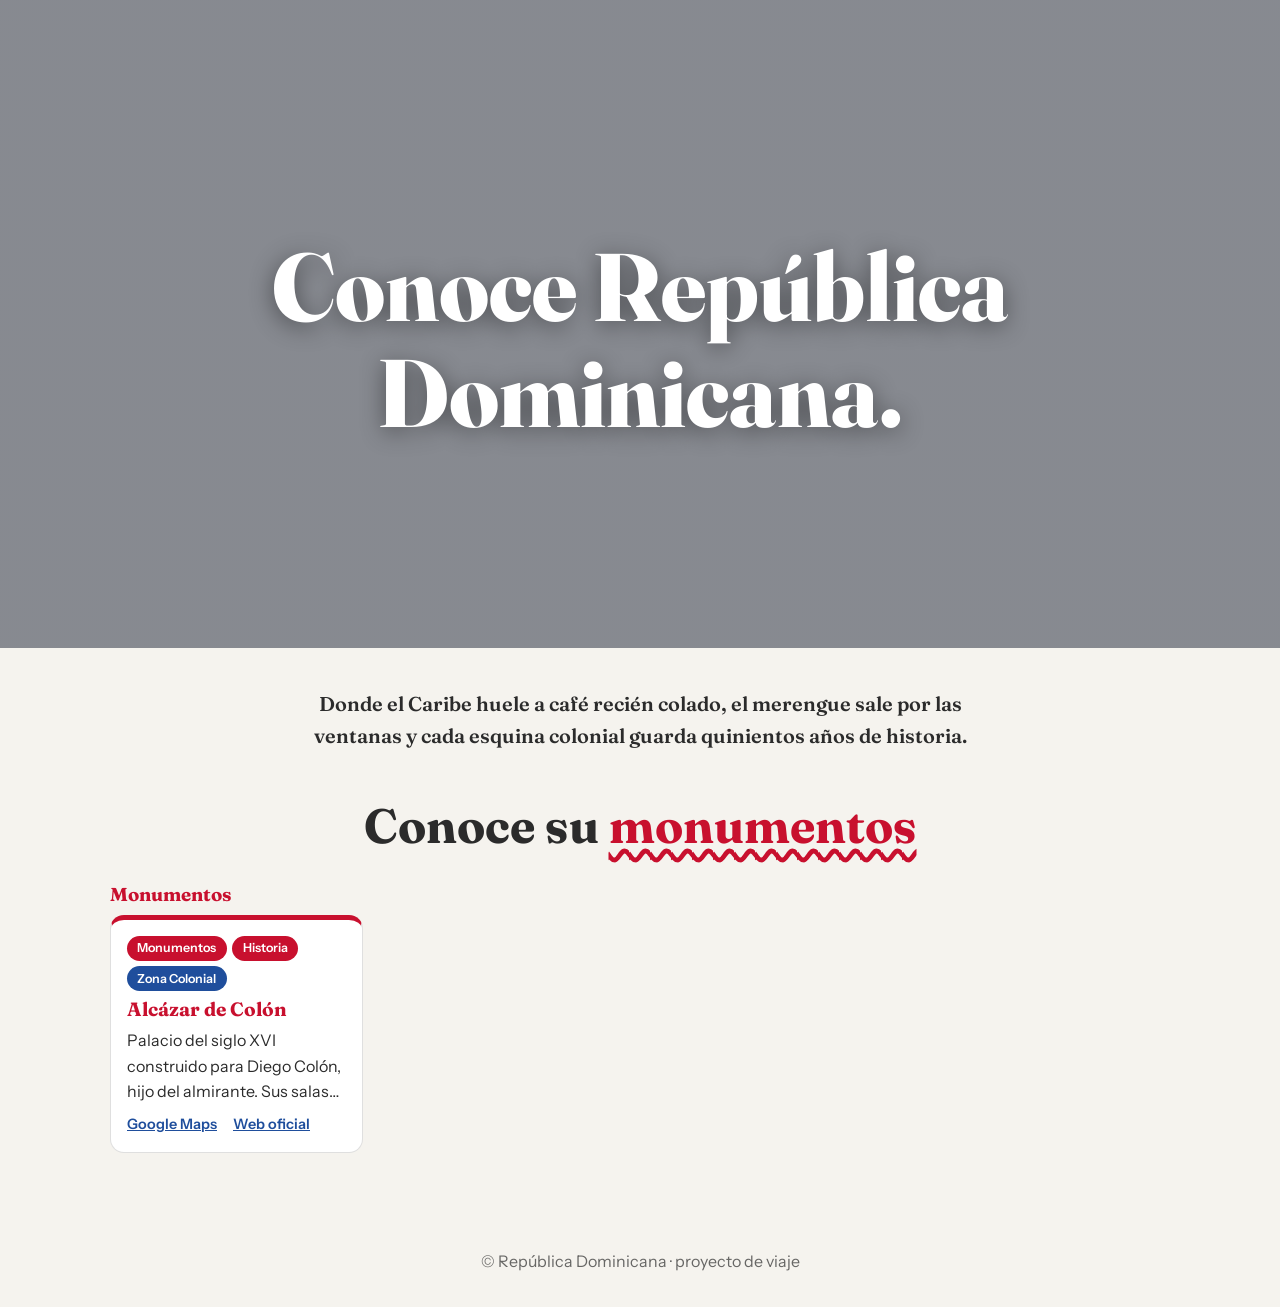
==== index.html @ 1f5eca12 "Add files via upload" ====
<!DOCTYPE html>
<html lang="es" data-theme="light">
<head>
<meta charset="UTF-8">
<meta name="viewport" content="width=device-width, initial-scale=1">
<title>Conoce República Dominicana</title>
<link rel="preconnect" href="https://fonts.googleapis.com">
<link rel="preconnect" href="https://fonts.gstatic.com" crossorigin>
<link href="https://fonts.googleapis.com/css2?family=Fraunces:opsz,wght@9..144,600;9..144,800&family=Instrument+Sans:wght@400;600&display=swap" rel="stylesheet">
<link rel="stylesheet" href="css/styles.css">
</head>
<body>
<header id="topbar">
  <button id="burger" aria-label="Abrir menú" aria-expanded="false">☰</button>
  <nav aria-label="Principal">
    <ul id="menu">
      <li><a href="#inicio">Inicio</a></li>
      <li><a href="#conoce">Conoce República Dominicana</a></li>
      <li class="logo"><a href="#inicio" aria-label="República Dominicana"><span class="flag"></span></a></li>
      <li><a href="#planifica">Planifica tu viaje</a></li>
      <li><a href="#vuelo">Contrata tu vuelo</a></li>
    </ul>
  </nav>
  <button id="theme" aria-label="Cambiar modo claro/oscuro">◐</button>
</header>
<div id="scrim"></div>

<main>
  <section data-view="inicio" id="v-inicio">
    <div class="hero-banner">
      <h1 class="hero-title">Conoce República Dominicana.</h1>
    </div>
    <p class="hero-intro">Donde el Caribe huele a café recién colado, el merengue sale por las ventanas y cada esquina colonial guarda quinientos años de historia.</p>

    <div class="wrap" id="inicio-pois-wrap">
      <h2 class="conoce" id="conoce-heading">Conoce su <a href="#conoce" id="rot" class="rot"></a></h2>
      <div id="previews"></div>
    </div>
  </section>

  <section data-view="conoce" id="v-conoce" hidden>
    <div class="wrap">
      <h1 class="page-title">Conoce República Dominicana</h1>
      <div id="secciones"></div>
    </div>
  </section>

  <section data-view="planifica" id="v-planifica" hidden>
    <div class="wrap plan">
      <aside>
        <input id="q" type="search" placeholder="Buscar lugares, platos, eventos…" aria-label="Buscar">
        <div id="chips" class="chips"></div>
        <div class="row">
          <button id="auto" class="btn alt">Añadir por etiquetas</button>
          <button id="ruta" class="btn">Trazar ruta</button>
        </div>
        <ul id="lista" class="lista"></ul>
      </aside>
      <div><div id="map"><p id="mapmsg"></p></div><p id="info" class="note"></p></div>
    </div>
  </section>

  <section data-view="vuelo" id="v-vuelo" hidden>
    <div class="wrap narrow">
      <h2>Contrata tu vuelo</h2>
      <p class="note">Simulación: no se realiza ninguna reserva real.</p>
      <form id="vueloForm" class="form">
        <label>Origen<input name="o" required placeholder="Sevilla (SVQ)"></label>
        <label>Destino
          <select name="d"><option>Punta Cana (PUJ)</option><option>Santo Domingo (SDQ)</option><option>Puerto Plata (POP)</option><option>Santiago (STI)</option></select>
        </label>
        <label>Ida<input type="date" name="i" required></label>
        <label>Vuelta<input type="date" name="v"></label>
        <label>Pasajeros<input type="number" name="p" min="1" max="9" value="1"></label>
        <button class="btn" type="submit">Buscar vuelos</button>
      </form>
      <div id="vueloRes" aria-live="polite"></div>
    </div>
  </section>
</main>
<footer>© República Dominicana · proyecto de viaje</footer>
<script src="js/app.js"></script>
</body>
</html>
---- css/styles.css ----
:root{
  --color-1:#C8102E; --color-2:#1F4E9C; --color-3:#F5F3EE; --color-4:#EEB7C0; --color-5:#2B2B2B; --color-6:#8FA6CE;
  --bg:var(--color-3); --text:var(--color-5); --surface:#fff; --accent:var(--color-1); --accent2:var(--color-2); --soft:var(--color-4); --line:rgba(43,43,43,.15);
  --f-head:'Fraunces',Georgia,serif; --f-body:'Instrument Sans',system-ui,sans-serif;
}
[data-theme=dark]{ --bg:var(--color-5); --text:var(--color-3); --surface:#363636; --accent:var(--color-4); --accent2:var(--color-6); --soft:var(--color-1); --line:rgba(245,243,238,.18); }
*{box-sizing:border-box}
html{scroll-behavior:smooth}
body{margin:0;background:var(--bg);color:var(--text);font:400 1rem/1.6 var(--f-body);transition:background .4s,color .4s}
a{color:inherit}
h1,h2,h3{font-family:var(--f-head);line-height:1.1}
.wrap{max-width:1100px;margin:0 auto;padding:2rem 1.25rem}.narrow{max-width:620px}
:focus-visible{outline:3px solid var(--accent2);outline-offset:2px}

/* Menú */
#topbar{position:fixed;inset:0 0 auto 0;z-index:30;display:flex;justify-content:center;align-items:center;gap:1rem;padding:.6rem 1rem;background:var(--bg);border-bottom:1px solid var(--line);transition:transform .4s,background .4s}
#topbar.hidden{transform:translateY(-110%)}
#menu{display:flex;align-items:center;gap:clamp(1rem,3vw,2.5rem);list-style:none;margin:0;padding:0}
#menu a{text-decoration:none;font-weight:600;padding:.3rem .1rem;border-bottom:2px solid transparent}
#menu a:hover,#menu a.on{border-color:var(--accent)}
.flag{display:block;width:46px;height:32px;border:1px solid var(--line);background:linear-gradient(var(--color-3),var(--color-3)) center/100% 6px no-repeat,linear-gradient(var(--color-3),var(--color-3)) center/6px 100% no-repeat,conic-gradient(from 90deg at 50% 50%,var(--color-2) 0 25%,var(--color-1) 0 50%,var(--color-2) 0 75%,var(--color-1) 0)}
#burger,#theme{background:none;border:1px solid var(--line);color:var(--text);border-radius:8px;font-size:1.2rem;padding:.25rem .6rem;cursor:pointer}
#burger{display:none}#theme{position:absolute;right:1rem}
#scrim{display:none}

/* Inicio - Banner con placeholder y título centrado */
.hero-banner{
  position:relative;
  min-height:72vh;
  display:grid;
  place-items:center;
  text-align:center;
  padding:5rem 1.25rem 3rem;
  background:
    linear-gradient(rgba(15, 23, 42, 0.48), rgba(15, 23, 42, 0.48)),
    url('https://placehold.co/1600x900/1F4E9C/F5F3EE?text=Republica+Dominicana') center/cover no-repeat;
}
.hero-title{
  font-size:clamp(2.6rem,8vw,6rem);
  font-weight:800;
  margin:0;
  color:#FFFFFF;
  text-shadow:0 4px 24px rgba(0,0,0,.45);
  max-width:16ch;
  animation:rise 1s ease-out both;
}

/* Texto fuera de la imagen y centrado en pantalla */
.hero-intro{
  font-size:1.25rem;
  max-width:38em;
  margin:2.5rem auto 1rem;
  padding:0 1.25rem;
  text-align:center;
  font-family:var(--f-head);
  font-weight:600;
}

@keyframes rise{from{opacity:0;transform:translateY(20px)}}
.conoce{font-size:clamp(1.8rem,5vw,3rem);margin:0 0 1.5rem;text-align:center}
.rot{
  color:var(--tag-color, var(--accent));
  text-decoration:underline wavy;
  text-decoration-color:var(--tag-color, var(--soft));
  text-underline-offset:6px;
  transition:opacity .4s, color .4s;
}
.rot.out{opacity:0}
.prev{margin:2rem 0}.prev h3{margin:0 0 .6rem;color:var(--tag-color, inherit)}
.rail{display:grid;grid-template-columns:repeat(4,1fr);gap:1rem}

/* Vista Conoce República Dominicana */
.page-title{font-size:clamp(2.2rem,5vw,3.5rem);margin:3.5rem 0 2rem;text-align:center}

/* Tarjetas */
.sec{margin-bottom:3rem}.sec>h2{font-size:2rem;border-left:8px solid var(--cat-color, var(--accent));padding-left:.8rem}
.grid{display:grid;grid-template-columns:repeat(auto-fill,minmax(270px,1fr));gap:1.25rem}
.card{background:var(--surface);border:1px solid var(--line);border-top:5px solid var(--card-color, var(--line));border-radius:14px;overflow:hidden;display:flex;flex-direction:column;transition:background .4s}
.imgs{display:flex;overflow-x:auto;scroll-snap-type:x mandatory}
.imgs img{flex:0 0 100%;width:100%;height:170px;object-fit:cover;scroll-snap-align:start}
.card .body{padding:1rem;display:flex;flex-direction:column;gap:.5rem;flex:1}
.card h3{margin:0;font-size:1.2rem}
.tags{display:flex;flex-wrap:wrap;gap:.35rem}
.tag{font-size:.78rem;padding:.15rem .65rem;border-radius:99px;background:var(--pill-color, var(--soft));color:#fff;font-weight:600}
.desc{margin:0;display:-webkit-box;-webkit-line-clamp:3;-webkit-box-orient:vertical;overflow:hidden}
.desc.open{-webkit-line-clamp:unset}
.when{font-size:.9rem;font-weight:600;color:var(--accent2)}
.links{display:flex;gap:1rem;margin-top:auto;font-size:.9rem;font-weight:600}.links a{color:var(--accent2)}
.btn{background:var(--accent);color:var(--bg);border:0;border-radius:8px;padding:.55rem 1rem;font:600 .95rem var(--f-body);cursor:pointer}
[data-theme=light] .btn{color:#fff}
.btn.alt{background:var(--accent2)}[data-theme=light] .btn.alt{color:#fff}
.more{background:none;border:0;color:var(--accent2);font:600 .9rem var(--f-body);cursor:pointer;padding:0;text-align:left}
.sec>.btn{margin-top:1rem}

/* Planifica */
.plan{display:grid;grid-template-columns:340px 1fr;gap:1.5rem;padding-top:3.5rem}
#q,.form input,.form select{width:100%;padding:.6rem;border-radius:8px;border:1px solid var(--line);background:var(--surface);color:var(--text);font:inherit}
.chips{display:flex;flex-wrap:wrap;gap:.4rem;margin:.8rem 0}
.chip{border:1px solid var(--line);background:none;color:var(--text);border-radius:99px;padding:.2rem .7rem;cursor:pointer;font:inherit;font-size:.85rem}
.chip.on{background:var(--accent2);color:#fff;border-color:var(--accent2)}
.row{display:flex;gap:.5rem;flex-wrap:wrap}
.lista{list-style:none;padding:0;margin:1rem 0;max-height:52vh;overflow:auto}
.lista li{display:flex;gap:.6rem;align-items:center;padding:.5rem;border-bottom:1px solid var(--line);cursor:pointer}
.lista li:hover{background:var(--surface)}
.lista img{width:44px;height:44px;border-radius:8px;object-fit:cover}
#map{height:min(70vh,620px);border-radius:14px;background:var(--surface);border:1px solid var(--line);display:grid;place-items:center;text-align:center;padding:1rem}
.note{font-size:.9rem;opacity:.8}
.form{display:grid;gap:1rem}.form label{display:grid;gap:.25rem;font-weight:600}
.res{background:var(--surface);border:1px solid var(--line);border-radius:12px;padding:1rem;margin-top:1rem;display:flex;justify-content:space-between;gap:1rem}
footer{text-align:center;padding:2rem;opacity:.7}

@media (max-width:900px){
  .rail{grid-template-columns:repeat(2,1fr)}.plan{grid-template-columns:1fr}
}
@media (max-width:800px){
  #topbar{justify-content:flex-start}#burger{display:block}
  #menu{position:fixed;top:0;left:0;bottom:0;width:260px;flex-direction:column;align-items:flex-start;gap:1.2rem;padding:4.5rem 1.5rem;background:var(--bg);transform:translateX(-105%);transition:transform .35s;z-index:41;border-right:1px solid var(--line)}
  #menu.open{transform:none}
  #menu .logo{order:-1}
  #scrim.on{display:block;position:fixed;inset:0;background:rgba(0,0,0,.5);z-index:40}
}
@media (max-width:520px){.rail{grid-template-columns:1fr}}
@media (prefers-reduced-motion:reduce){*{animation:none!important;transition:none!important}}
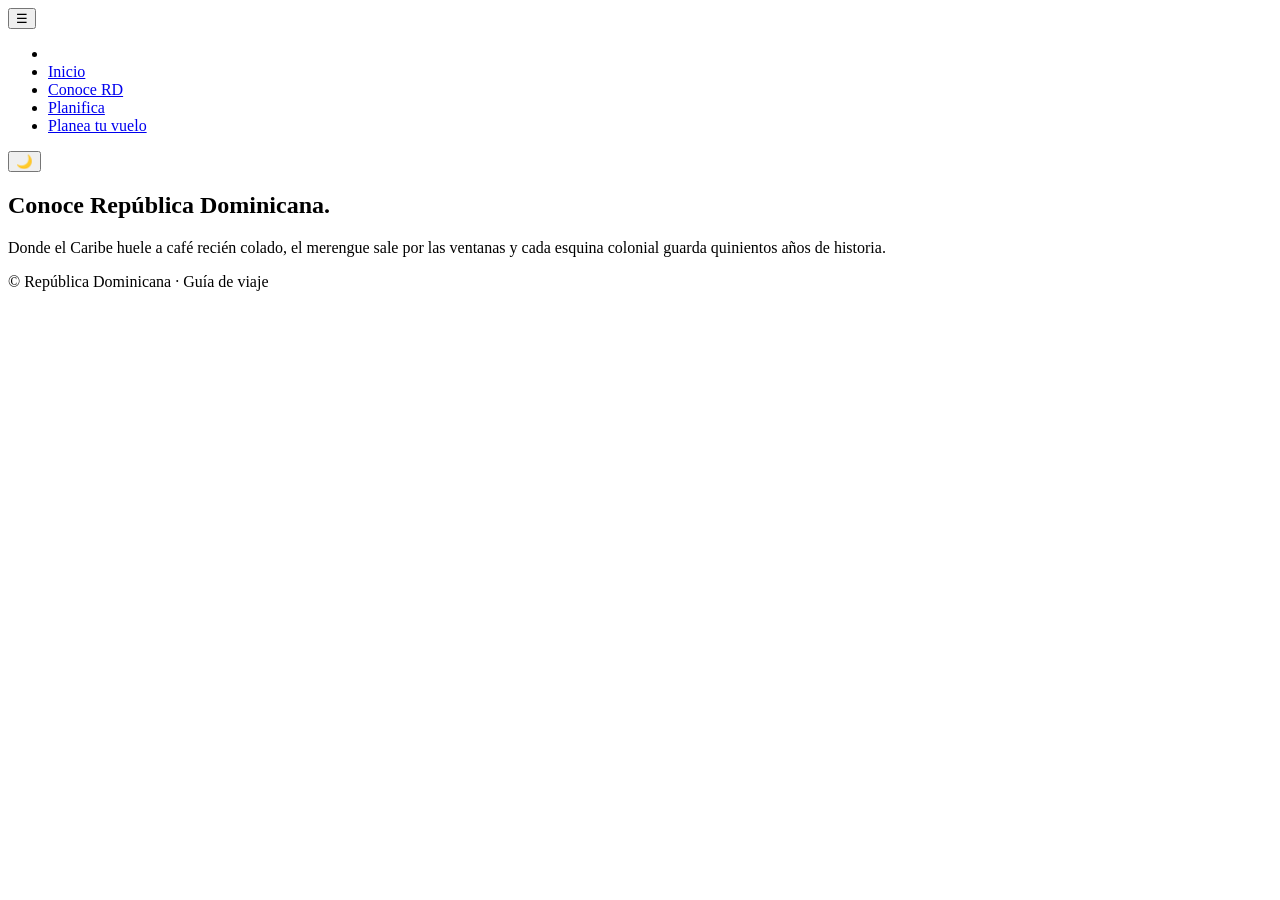
==== commit b1fac4e2: "reparaciones al js, añadimos las páginas conoce y planifica" ====
--- a/index.html
+++ b/index.html
@@ -1,84 +1,41 @@
 <!DOCTYPE html>
 <html lang="es" data-theme="light">
 <head>
-<meta charset="UTF-8">
-<meta name="viewport" content="width=device-width, initial-scale=1">
-<title>Conoce República Dominicana</title>
-<link rel="preconnect" href="https://fonts.googleapis.com">
-<link rel="preconnect" href="https://fonts.gstatic.com" crossorigin>
-<link href="https://fonts.googleapis.com/css2?family=Fraunces:opsz,wght@9..144,600;9..144,800&family=Instrument+Sans:wght@400;600&display=swap" rel="stylesheet">
-<link rel="stylesheet" href="css/styles.css">
+  <meta charset="UTF-8">
+  <meta name="viewport" content="width=device-width, initial-scale=1">
+  <title>Conoce República Dominicana</title>
+  <link rel="preconnect" href="[fonts.googleapis.com](https://fonts.googleapis.com)">
+  <link href="[fonts.googleapis.com](https://fonts.googleapis.com/css2?family=Fraunces:wght@600;800&family=Instrument+Sans:wght@400;600&display=swap)" rel="stylesheet">
+  <link rel="stylesheet" href="styles.css">
+  <script>document.documentElement.dataset.theme = localStorage.getItem('theme') || 'light';</script>
+  <script src="app.js" defer></script>
 </head>
-<body>
-<header id="topbar">
-  <button id="burger" aria-label="Abrir menú" aria-expanded="false">☰</button>
-  <nav aria-label="Principal">
+<body data-page="inicio">
+  <header id="topbar">
+    <button id="burger" type="button" aria-label="Abrir menú">☰</button>
     <ul id="menu">
-      <li><a href="#inicio">Inicio</a></li>
-      <li><a href="#conoce">Conoce República Dominicana</a></li>
-      <li class="logo"><a href="#inicio" aria-label="República Dominicana"><span class="flag"></span></a></li>
-      <li><a href="#planifica">Planifica tu viaje</a></li>
-      <li><a href="#vuelo">Contrata tu vuelo</a></li>
+      <li><a href="index.html" class="logo" aria-label="Inicio"><span class="flag"></span></a></li>
+      <li><a href="index.html" data-nav="inicio">Inicio</a></li>
+      <li><a href="conoce.html" data-nav="conoce">Conoce RD</a></li>
+      <li><a href="planifica.html" data-nav="planifica">Planifica</a></li>
+      <li><a href="[booking.com](https://www.booking.com/flights/)" target="_blank" rel="noopener">Planea tu vuelo</a></li>
     </ul>
-  </nav>
-  <button id="theme" aria-label="Cambiar modo claro/oscuro">◐</button>
-</header>
-<div id="scrim"></div>
+    <button id="theme" type="button" aria-label="Cambiar tema">🌙</button>
+  </header>
+  <div id="scrim"></div>
 
-<main>
-  <section data-view="inicio" id="v-inicio">
-    <div class="hero-banner">
+  <main>
+    <section class="hero-banner">
       <h1 class="hero-title">Conoce República Dominicana.</h1>
-    </div>
+    </section>
     <p class="hero-intro">Donde el Caribe huele a café recién colado, el merengue sale por las ventanas y cada esquina colonial guarda quinientos años de historia.</p>
 
-    <div class="wrap" id="inicio-pois-wrap">
-      <h2 class="conoce" id="conoce-heading">Conoce su <a href="#conoce" id="rot" class="rot"></a></h2>
+    <div class="wrap" id="inicio-pois-wrap" hidden>
+      <h2 class="conoce">Conoce su <a href="conoce.html" class="rot" id="rot"></a></h2>
       <div id="previews"></div>
     </div>
-  </section>
+  </main>
 
-  <section data-view="conoce" id="v-conoce" hidden>
-    <div class="wrap">
-      <h1 class="page-title">Conoce República Dominicana</h1>
-      <div id="secciones"></div>
-    </div>
-  </section>
-
-  <section data-view="planifica" id="v-planifica" hidden>
-    <div class="wrap plan">
-      <aside>
-        <input id="q" type="search" placeholder="Buscar lugares, platos, eventos…" aria-label="Buscar">
-        <div id="chips" class="chips"></div>
-        <div class="row">
-          <button id="auto" class="btn alt">Añadir por etiquetas</button>
-          <button id="ruta" class="btn">Trazar ruta</button>
-        </div>
-        <ul id="lista" class="lista"></ul>
-      </aside>
-      <div><div id="map"><p id="mapmsg"></p></div><p id="info" class="note"></p></div>
-    </div>
-  </section>
-
-  <section data-view="vuelo" id="v-vuelo" hidden>
-    <div class="wrap narrow">
-      <h2>Contrata tu vuelo</h2>
-      <p class="note">Simulación: no se realiza ninguna reserva real.</p>
-      <form id="vueloForm" class="form">
-        <label>Origen<input name="o" required placeholder="Sevilla (SVQ)"></label>
-        <label>Destino
-          <select name="d"><option>Punta Cana (PUJ)</option><option>Santo Domingo (SDQ)</option><option>Puerto Plata (POP)</option><option>Santiago (STI)</option></select>
-        </label>
-        <label>Ida<input type="date" name="i" required></label>
-        <label>Vuelta<input type="date" name="v"></label>
-        <label>Pasajeros<input type="number" name="p" min="1" max="9" value="1"></label>
-        <button class="btn" type="submit">Buscar vuelos</button>
-      </form>
-      <div id="vueloRes" aria-live="polite"></div>
-    </div>
-  </section>
-</main>
-<footer>© República Dominicana · proyecto de viaje</footer>
-<script src="js/app.js"></script>
+  <footer>© República Dominicana · Guía de viaje</footer>
 </body>
-</html>+</html>
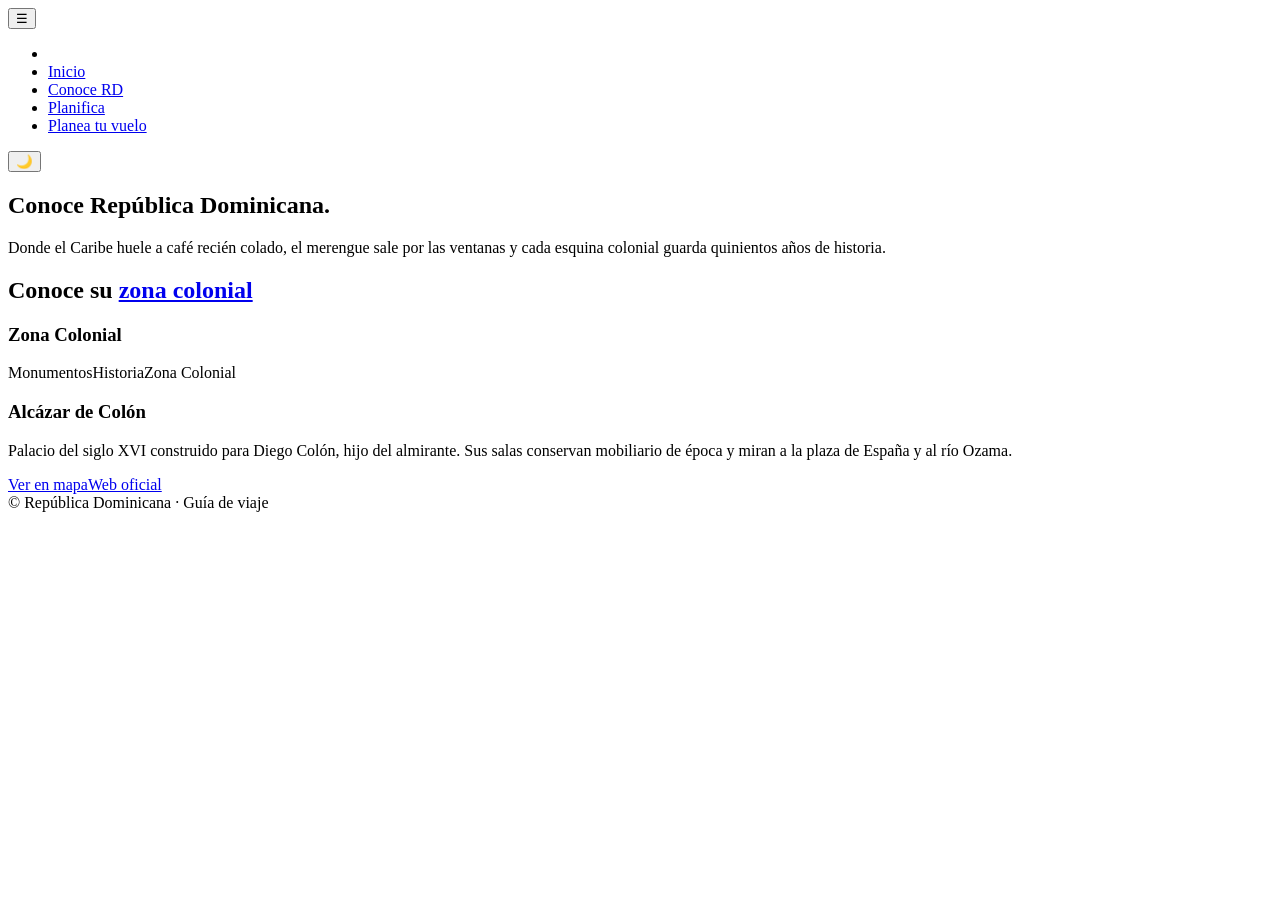
==== commit 1c22105f: "minor fixes" ====
--- a/index.html
+++ b/index.html
@@ -4,11 +4,12 @@
   <meta charset="UTF-8">
   <meta name="viewport" content="width=device-width, initial-scale=1">
   <title>Conoce República Dominicana</title>
-  <link rel="preconnect" href="[fonts.googleapis.com](https://fonts.googleapis.com)">
-  <link href="[fonts.googleapis.com](https://fonts.googleapis.com/css2?family=Fraunces:wght@600;800&family=Instrument+Sans:wght@400;600&display=swap)" rel="stylesheet">
-  <link rel="stylesheet" href="styles.css">
+  <link rel="preconnect" href="https://fonts.googleapis.com">
+  <link rel="preconnect" href="https://fonts.gstatic.com" crossorigin>
+  <link href="https://fonts.googleapis.com/css2?family=Fraunces:wght@600;800&amp;family=Instrument+Sans:wght@400;600&amp;display=swap" rel="stylesheet">
+  <link rel="stylesheet" href="css/styles.css">
   <script>document.documentElement.dataset.theme = localStorage.getItem('theme') || 'light';</script>
-  <script src="app.js" defer></script>
+  <script src="js/app.js" defer></script>
 </head>
 <body data-page="inicio">
   <header id="topbar">
@@ -18,7 +19,7 @@
       <li><a href="index.html" data-nav="inicio">Inicio</a></li>
       <li><a href="conoce.html" data-nav="conoce">Conoce RD</a></li>
       <li><a href="planifica.html" data-nav="planifica">Planifica</a></li>
-      <li><a href="[booking.com](https://www.booking.com/flights/)" target="_blank" rel="noopener">Planea tu vuelo</a></li>
+      <li><a href="https://www.booking.com/flights/" target="_blank" rel="noopener">Planea tu vuelo</a></li>
     </ul>
     <button id="theme" type="button" aria-label="Cambiar tema">🌙</button>
   </header>
--- a/css/styles.css
+++ b/css/styles.css
@@ -0,0 +1,4 @@
+main{padding-top:3.5rem}
+.hero-banner{margin-top:-3.5rem}
+#menu a.on{border-color:var(--accent)}
+#map.leaflet-container{display:block;padding:0}
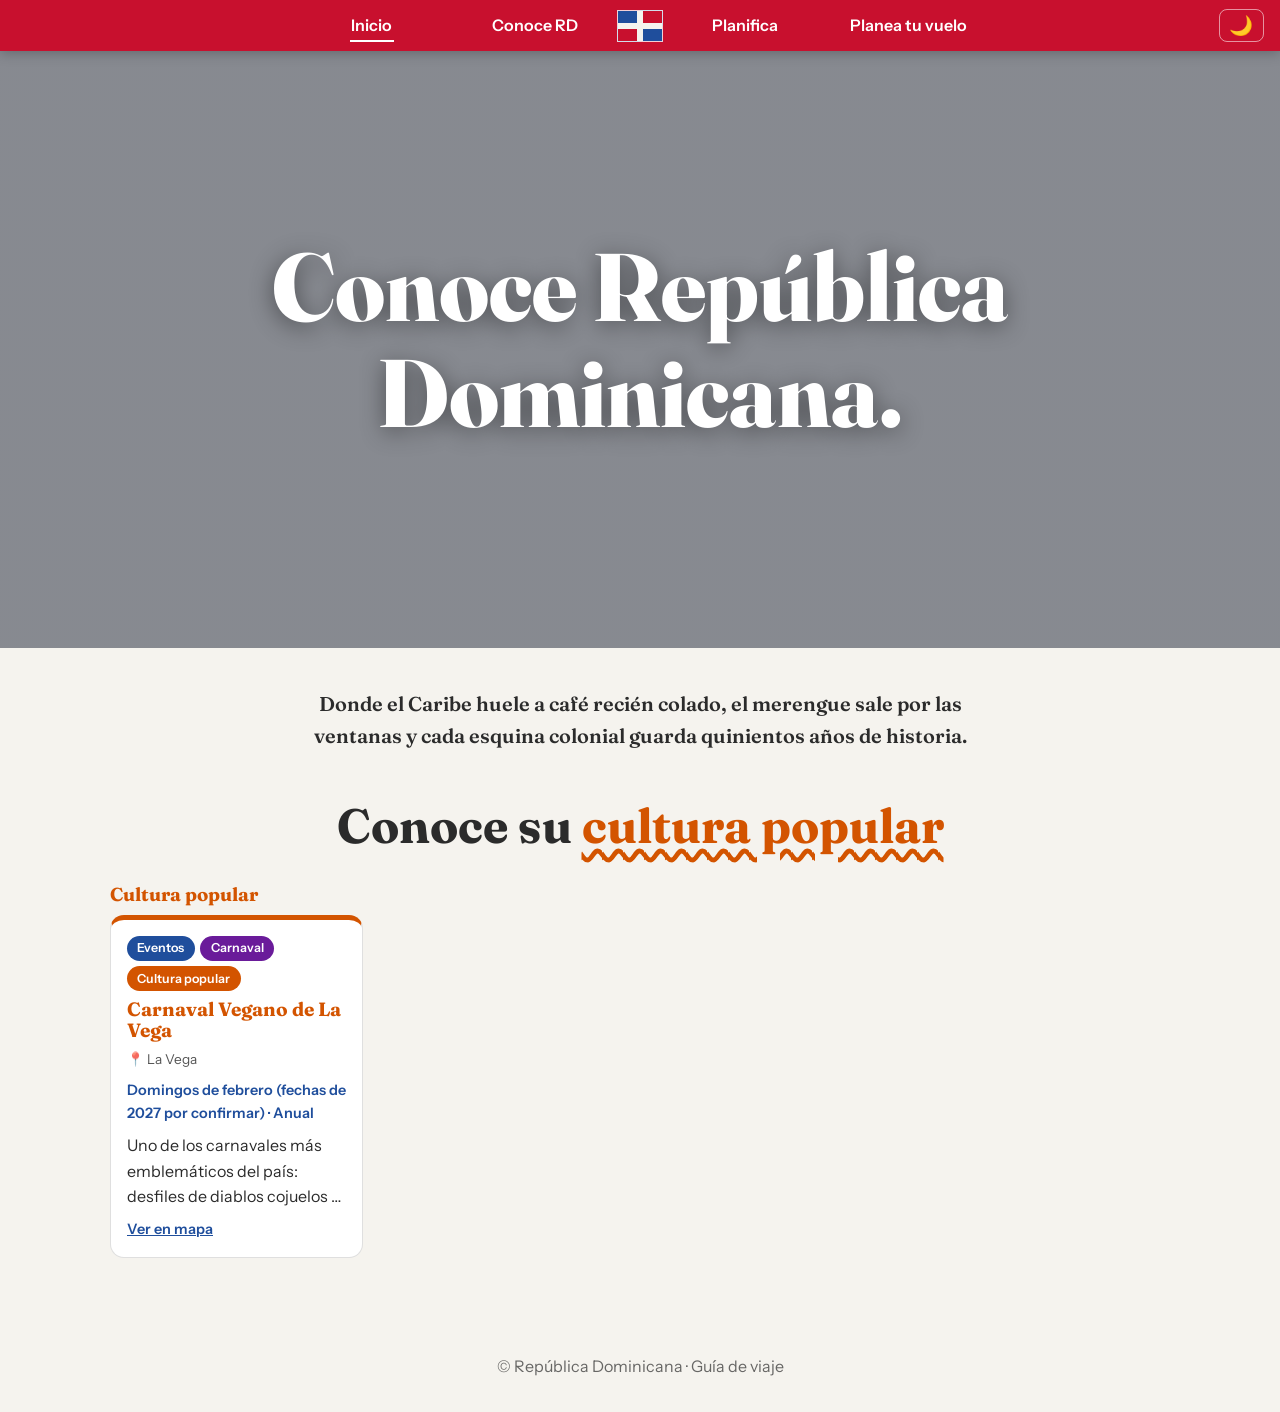
==== commit 23080156: "cambios de estilo, conoce.html y al json" ====
--- a/index.html
+++ b/index.html
@@ -8,14 +8,14 @@
   <link rel="preconnect" href="https://fonts.gstatic.com" crossorigin>
   <link href="https://fonts.googleapis.com/css2?family=Fraunces:wght@600;800&amp;family=Instrument+Sans:wght@400;600&amp;display=swap" rel="stylesheet">
   <link rel="stylesheet" href="css/styles.css">
-  <script>document.documentElement.dataset.theme = localStorage.getItem('theme') || 'light';</script>
+  <script>document.documentElement.dataset.theme = localStorage.getItem('theme') || 'light'; document.documentElement.dataset.palette = localStorage.getItem('palette') || 'red';</script>
   <script src="js/app.js" defer></script>
 </head>
 <body data-page="inicio">
   <header id="topbar">
     <button id="burger" type="button" aria-label="Abrir menú">☰</button>
     <ul id="menu">
-      <li><a href="index.html" class="logo" aria-label="Inicio"><span class="flag"></span></a></li>
+      <li><button type="button" class="logo" id="logo" aria-label="Cambiar colores de la página (rojo / azul)" title="Cambiar colores"><span class="flag"></span></button></li>
       <li><a href="index.html" data-nav="inicio">Inicio</a></li>
       <li><a href="conoce.html" data-nav="conoce">Conoce RD</a></li>
       <li><a href="planifica.html" data-nav="planifica">Planifica</a></li>
--- a/css/styles.css
+++ b/css/styles.css
@@ -1,4 +1,161 @@
+:root{
+  --color-1:#C8102E; --color-2:#1F4E9C; --color-3:#F5F3EE; --color-4:#EEB7C0; --color-5:#2B2B2B; --color-6:#8FA6CE;
+  --bg:var(--color-3); --text:var(--color-5); --surface:#fff; --accent:var(--color-1); --accent2:var(--color-2); --soft:var(--color-4); --line:rgba(43,43,43,.15);
+  --bar:var(--color-1); --f-head:'Fraunces',Georgia,serif; --f-body:'Instrument Sans',system-ui,sans-serif;
+}
+[data-theme=dark]{ --bg:var(--color-5); --text:var(--color-3); --surface:#363636; --accent:var(--color-4); --accent2:var(--color-6); --soft:var(--color-1); --line:rgba(245,243,238,.18); }
+/* Paleta alternativa (se activa pulsando el logo): rojo <-> azul */
+[data-palette=blue]{ --bar:var(--color-2); --accent:var(--color-2); --accent2:var(--color-1); --soft:var(--color-6); }
+[data-theme=dark][data-palette=blue]{ --accent:var(--color-6); --accent2:var(--color-4); --soft:var(--color-2); }
+[hidden]{display:none!important}
+*{box-sizing:border-box}
+html{scroll-behavior:smooth}
+body{margin:0;background:var(--bg);color:var(--text);font:400 1rem/1.6 var(--f-body);transition:background .4s,color .4s}
+a{color:inherit}
+h1,h2,h3{font-family:var(--f-head);line-height:1.1}
+.wrap{max-width:1100px;margin:0 auto;padding:2rem 1.25rem}.narrow{max-width:620px}
+:focus-visible{outline:3px solid var(--accent2);outline-offset:2px}
+
+/* Menú */
+#topbar{position:fixed;inset:0 0 auto 0;z-index:30;display:flex;justify-content:flex-start;align-items:center;gap:1rem;padding:.6rem 4.5rem .6rem 1rem;background:var(--bar);color:#fff;box-shadow:0 2px 12px rgba(0,0,0,.25);transition:transform .4s,background .4s}
+#topbar :focus-visible{outline-color:#fff}
+#topbar.hidden{transform:translateY(-110%)}
+#menu{display:flex;align-items:center;gap:clamp(1rem,3vw,2.5rem);list-style:none;margin:0;padding:0}
+#menu a{text-decoration:none;font-weight:600;color:#fff;padding:.3rem .1rem;border-bottom:2px solid transparent}
+#menu a:hover,#menu a.on{border-color:#fff}
+.flag{display:block;width:46px;height:32px;border:1px solid rgba(255,255,255,.8);background:linear-gradient(var(--color-3),var(--color-3)) center/100% 6px no-repeat,linear-gradient(var(--color-3),var(--color-3)) center/6px 100% no-repeat,conic-gradient(from 90deg at 50% 50%,var(--color-2) 0 25%,var(--color-1) 0 50%,var(--color-2) 0 75%,var(--color-1) 0)}
+#burger,#theme{background:none;border:1px solid rgba(255,255,255,.55);color:#fff;border-radius:8px;font-size:1.2rem;padding:.25rem .6rem;cursor:pointer}
+#burger{display:none}#theme{position:absolute;right:1rem}
+#scrim{display:none}
+.logo{background:none;border:0;padding:0;cursor:pointer;display:block;transition:transform .2s}
+.logo:hover{transform:scale(1.07)}
+
+/* Inicio - Banner con placeholder y título centrado */
+.hero-banner{
+  position:relative;
+  min-height:72vh;
+  display:grid;
+  place-items:center;
+  text-align:center;
+  padding:5rem 1.25rem 3rem;
+  background:
+    linear-gradient(rgba(15, 23, 42, 0.48), rgba(15, 23, 42, 0.48)),
+    url('https://placehold.co/1600x900/1F4E9C/F5F3EE?text=Republica+Dominicana') center/cover no-repeat;
+}
+.hero-title{
+  font-size:clamp(2.6rem,8vw,6rem);
+  font-weight:800;
+  margin:0;
+  color:#FFFFFF;
+  text-shadow:0 4px 24px rgba(0,0,0,.45);
+  max-width:16ch;
+  animation:rise 1s ease-out both;
+}
+
+/* Texto fuera de la imagen y centrado en pantalla */
+.hero-intro{
+  font-size:1.25rem;
+  max-width:38em;
+  margin:2.5rem auto 1rem;
+  padding:0 1.25rem;
+  text-align:center;
+  font-family:var(--f-head);
+  font-weight:600;
+}
+
+@keyframes rise{from{opacity:0;transform:translateY(20px)}}
+.conoce{font-size:clamp(1.8rem,5vw,3rem);margin:0 0 1.5rem;text-align:center}
+.rot{
+  color:var(--tag-color, var(--accent));
+  text-decoration:underline wavy;
+  text-decoration-color:var(--tag-color, var(--soft));
+  text-underline-offset:6px;
+  transition:opacity .4s, color .4s;
+}
+.rot.out{opacity:0}
+.prev{margin:2rem 0}.prev h3{margin:0 0 .6rem;color:var(--tag-color, inherit)}
+.rail{display:grid;grid-template-columns:repeat(4,1fr);gap:1rem}
+
+/* Vista Conoce República Dominicana */
+.page-title{font-size:clamp(2.2rem,5vw,3.5rem);margin:3.5rem 0 2rem;text-align:center}
+
+/* Tarjetas */
+.sec{margin-bottom:3rem}.sec>h2{font-size:2rem;border-left:8px solid var(--cat-color, var(--accent));padding-left:.8rem}
+.grid{display:grid;grid-template-columns:repeat(auto-fill,minmax(270px,1fr));gap:1.25rem}
+.card{background:var(--surface);border:1px solid var(--line);border-top:5px solid var(--card-color, var(--line));border-radius:14px;overflow:hidden;display:flex;flex-direction:column;transition:background .4s}
+.imgs{display:flex;overflow-x:auto;scroll-snap-type:x mandatory}
+.imgs img{flex:0 0 100%;width:100%;height:170px;object-fit:cover;scroll-snap-align:start}
+.card .body{padding:1rem;display:flex;flex-direction:column;gap:.5rem;flex:1}
+.card h3{margin:0;font-size:1.2rem}
+.tags{display:flex;flex-wrap:wrap;gap:.35rem}
+.tag{font-size:.78rem;padding:.15rem .65rem;border-radius:99px;background:var(--pill-color, var(--soft));color:#fff;font-weight:600}
+.desc{margin:0;display:-webkit-box;-webkit-line-clamp:3;-webkit-box-orient:vertical;overflow:hidden}
+.desc.open{-webkit-line-clamp:unset}
+.when{font-size:.9rem;font-weight:600;color:var(--accent2)}
+.links{display:flex;gap:1rem;margin-top:auto;font-size:.9rem;font-weight:600}.links a{color:var(--accent2)}
+.btn{background:var(--accent);color:var(--bg);border:0;border-radius:8px;padding:.55rem 1rem;font:600 .95rem var(--f-body);cursor:pointer}
+[data-theme=light] .btn{color:#fff}
+.btn.alt{background:var(--accent2)}[data-theme=light] .btn.alt{color:#fff}
+.more{background:none;border:0;color:var(--accent2);font:600 .9rem var(--f-body);cursor:pointer;padding:0;text-align:left}
+.sec>.btn{margin-top:1rem}
+
+/* Planifica */
+.plan{display:grid;grid-template-columns:340px 1fr;gap:1.5rem;padding-top:3.5rem}
+#q,.form input,.form select{width:100%;padding:.6rem;border-radius:8px;border:1px solid var(--line);background:var(--surface);color:var(--text);font:inherit}
+.chips{display:flex;flex-wrap:wrap;gap:.4rem;margin:.8rem 0}
+.chip{border:1px solid var(--line);background:none;color:var(--text);border-radius:99px;padding:.2rem .7rem;cursor:pointer;font:inherit;font-size:.85rem}
+.chip.on{background:var(--accent2);color:#fff;border-color:var(--accent2)}
+.row{display:flex;gap:.5rem;flex-wrap:wrap}
+.lista{list-style:none;padding:0;margin:1rem 0;max-height:52vh;overflow:auto}
+.lista li{display:flex;gap:.6rem;align-items:center;padding:.5rem;border-bottom:1px solid var(--line);cursor:pointer}
+.lista li:hover{background:var(--surface)}
+.lista img{width:44px;height:44px;border-radius:8px;object-fit:cover}
+#map{height:min(70vh,620px);border-radius:14px;background:var(--surface);border:1px solid var(--line);display:grid;place-items:center;text-align:center;padding:1rem}
+.note{font-size:.9rem;opacity:.8}
+.form{display:grid;gap:1rem}.form label{display:grid;gap:.25rem;font-weight:600}
+.res{background:var(--surface);border:1px solid var(--line);border-radius:12px;padding:1rem;margin-top:1rem;display:flex;justify-content:space-between;gap:1rem}
+footer{text-align:center;padding:2rem;opacity:.7}
+
+/* Ajustes de barra fija y mapa */
 main{padding-top:3.5rem}
 .hero-banner{margin-top:-3.5rem}
-#menu a.on{border-color:var(--accent)}
 #map.leaflet-container{display:block;padding:0}
+
+/* Menú en escritorio: a la izquierda; en Inicio, 2 enlaces + logo + 2 enlaces centrados */
+@media (min-width:801px){
+  #menu{flex:1}
+  body[data-page=inicio] #topbar{padding-left:4.5rem}
+  body[data-page=inicio] #menu{flex:0 1 700px;margin:0 auto;display:grid;grid-template-columns:1fr 1fr auto 1fr 1fr;gap:0;align-items:center;justify-items:center}
+  body[data-page=inicio] #menu>li{grid-row:1}
+  body[data-page=inicio] #menu>li:nth-child(1){grid-column:3}
+  body[data-page=inicio] #menu>li:nth-child(2){grid-column:1}
+  body[data-page=inicio] #menu>li:nth-child(3){grid-column:2}
+  body[data-page=inicio] #menu>li:nth-child(4){grid-column:4}
+  body[data-page=inicio] #menu>li:nth-child(5){grid-column:5}
+}
+
+/* Buscador de Conoce */
+.filters{display:grid;gap:.9rem;background:var(--surface);border:1px solid var(--line);border-radius:14px;padding:1rem;margin-bottom:2rem}
+.filters input,.filters select{width:100%;padding:.6rem;border-radius:8px;border:1px solid var(--line);background:var(--bg);color:var(--text);font:inherit}
+[data-theme=dark] .filters input{color-scheme:dark}
+.f-row{display:flex;flex-wrap:wrap;gap:.8rem}
+.f-row label{display:grid;gap:.25rem;font-weight:600;font-size:.9rem;flex:1 1 160px}
+.filters .chips{margin:0}
+.f-foot{display:flex;justify-content:space-between;align-items:center;gap:1rem}
+#fcount{font-weight:600}
+#fin{text-align:center;margin:2rem 0}
+#sentinel{height:1px}
+.city{font-size:.85rem;opacity:.8}
+
+@media (max-width:900px){
+  .rail{grid-template-columns:repeat(2,1fr)}.plan{grid-template-columns:1fr}
+}
+@media (max-width:800px){
+  #topbar{justify-content:flex-start}#burger{display:block}
+  #menu{position:fixed;top:0;left:0;bottom:0;width:260px;flex-direction:column;align-items:flex-start;gap:1.2rem;padding:4.5rem 1.5rem;background:var(--bar);transform:translateX(-105%);transition:transform .35s;z-index:41;box-shadow:4px 0 16px rgba(0,0,0,.3)}
+  #menu.open{transform:none}
+  #menu .logo{order:-1}
+  #scrim.on{display:block;position:fixed;inset:0;background:rgba(0,0,0,.5);z-index:40}
+}
+@media (max-width:520px){.rail{grid-template-columns:1fr}}
+@media (prefers-reduced-motion:reduce){*{animation:none!important;transition:none!important}}
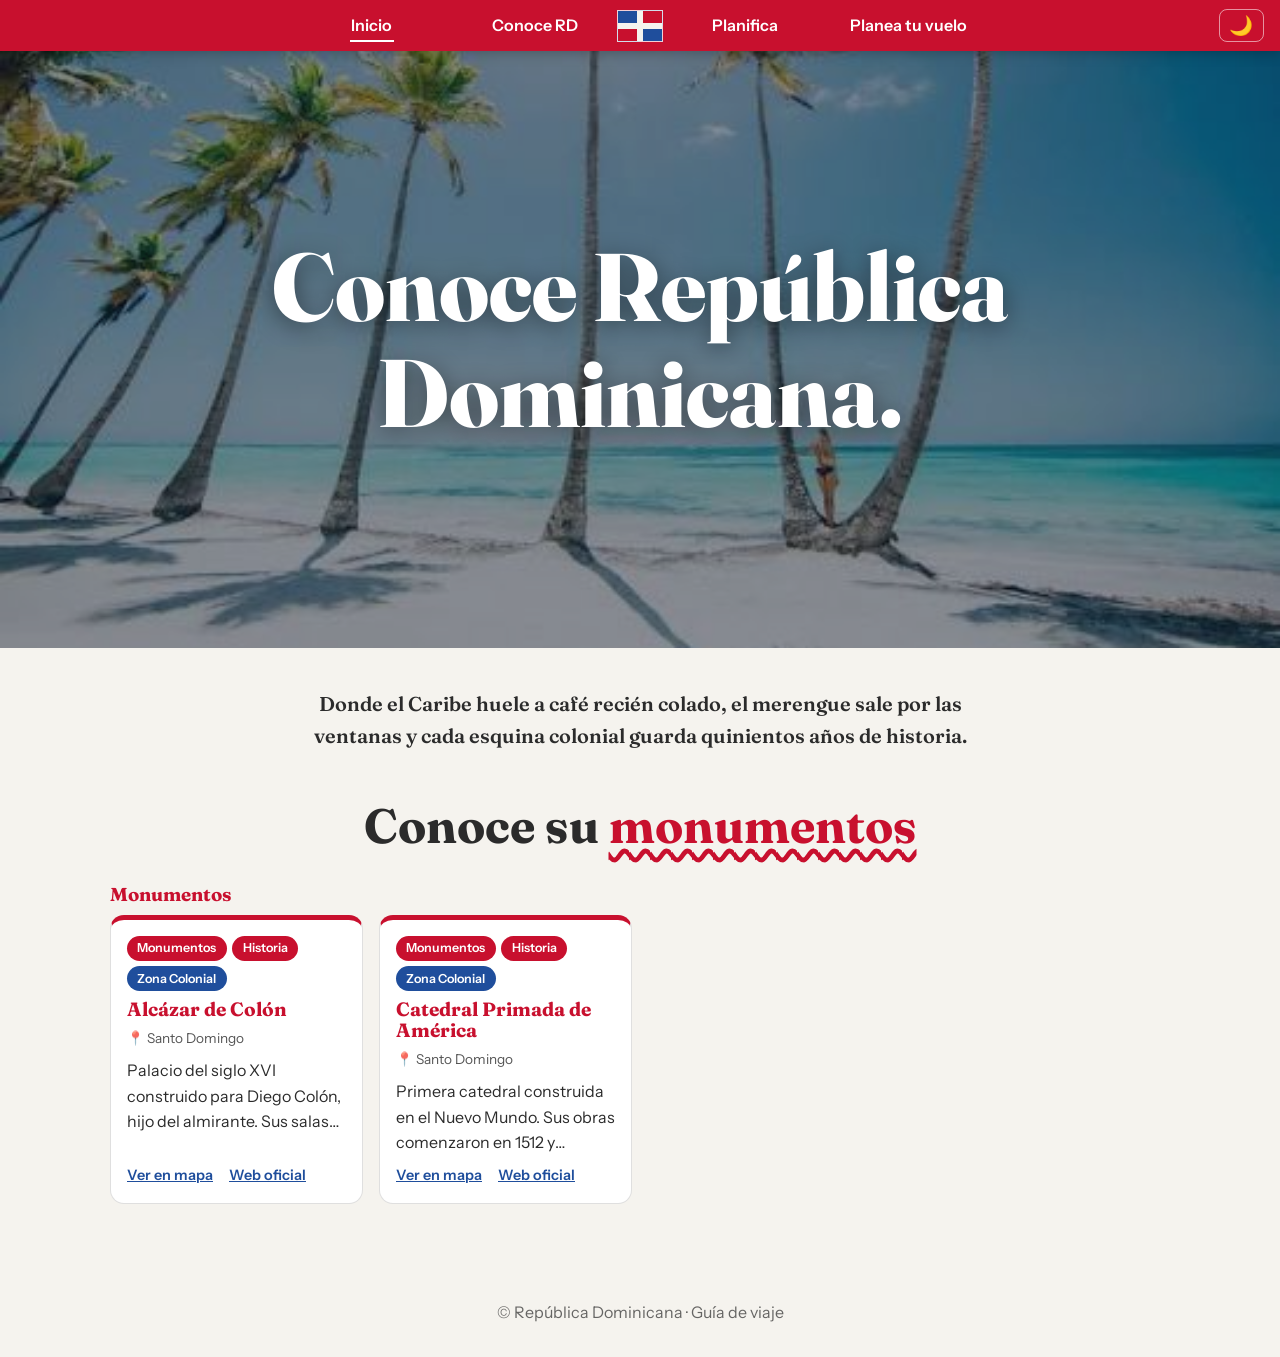
==== commit 22605a20: "cambios de estilo de imagen" ====
--- a/index.html
+++ b/index.html
@@ -27,6 +27,7 @@
 
   <main>
     <section class="hero-banner">
+      <img class="hero-img" src="./imagen/puntacana.jpg" alt="Playa de Punta Cana, República Dominicana" fetchpriority="high">
       <h1 class="hero-title">Conoce República Dominicana.</h1>
     </section>
     <p class="hero-intro">Donde el Caribe huele a café recién colado, el merengue sale por las ventanas y cada esquina colonial guarda quinientos años de historia.</p>
--- a/css/styles.css
+++ b/css/styles.css
@@ -38,10 +38,12 @@
   place-items:center;
   text-align:center;
   padding:5rem 1.25rem 3rem;
-  background:
-    linear-gradient(rgba(15, 23, 42, 0.48), rgba(15, 23, 42, 0.48)),
-    url('https://placehold.co/1600x900/1F4E9C/F5F3EE?text=Republica+Dominicana') center/cover no-repeat;
+  background:var(--color-2); /* color de respaldo si la imagen no carga */
+  isolation:isolate;
+  overflow:hidden;
 }
+.hero-img{position:absolute;inset:0;width:100%;height:100%;object-fit:cover;object-position:center;z-index:-2}
+.hero-banner::before{content:"";position:absolute;inset:0;background:rgba(15,23,42,.48);z-index:-1}
 .hero-title{
   font-size:clamp(2.6rem,8vw,6rem);
   font-weight:800;
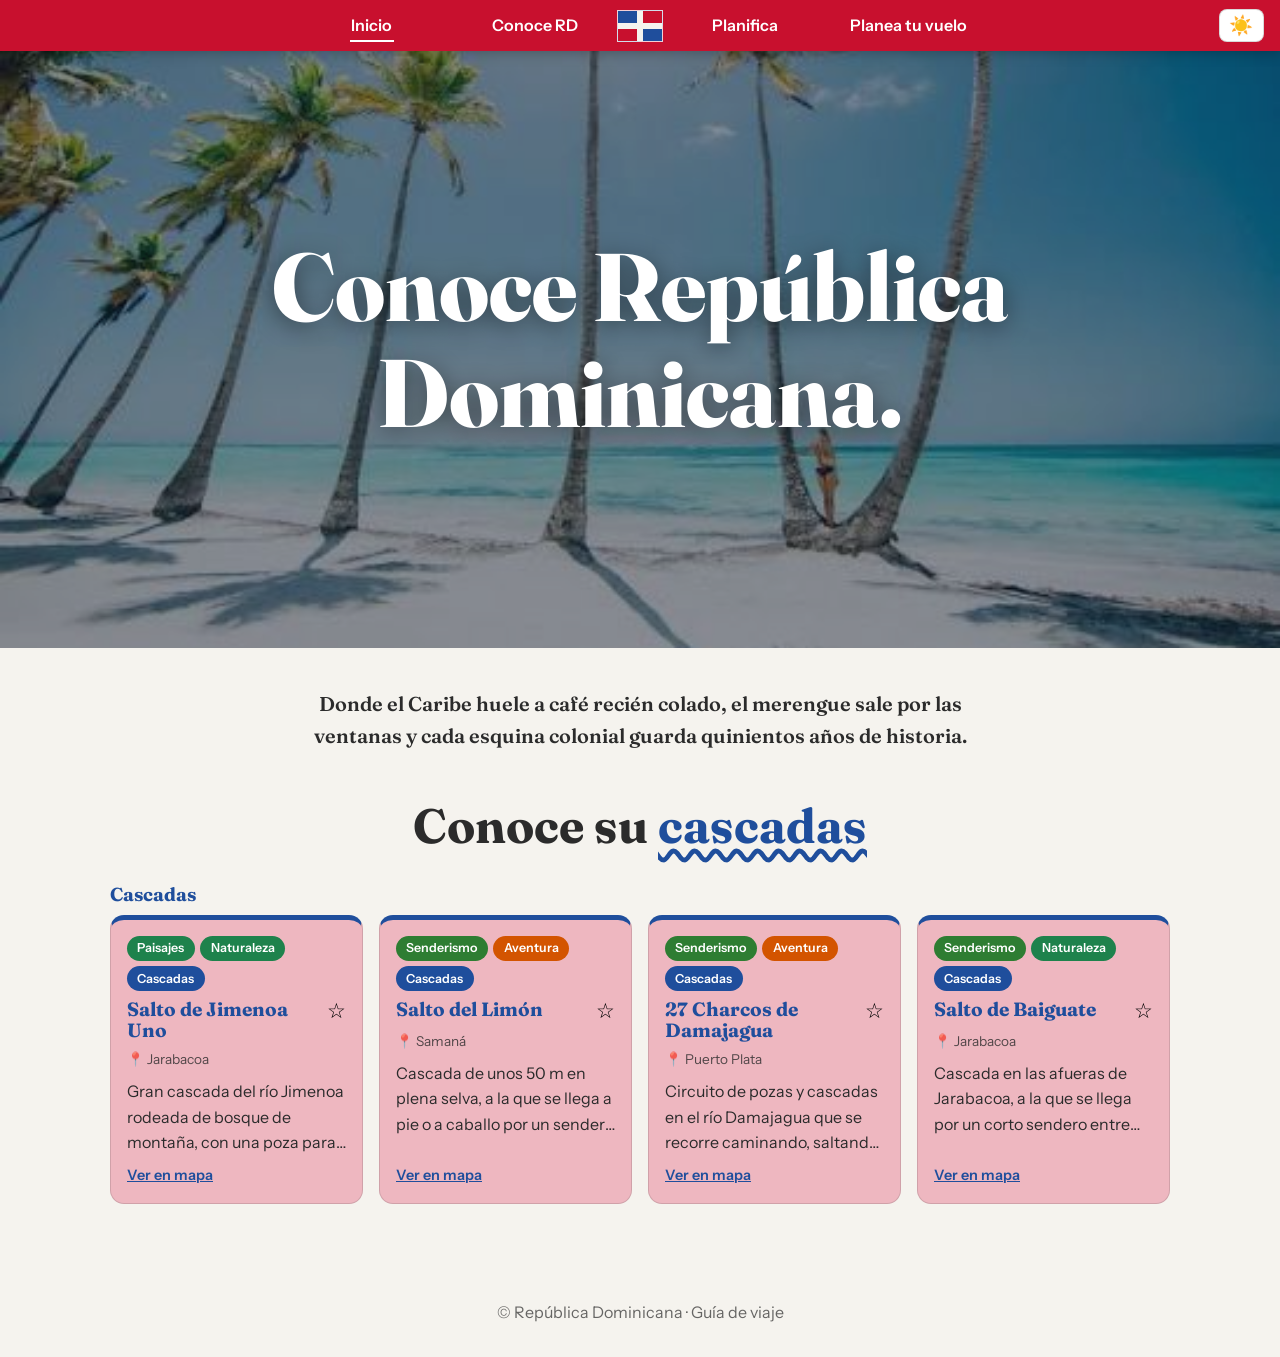
==== commit e0eb1b9b: "cambios raros" ====
--- a/index.html
+++ b/index.html
@@ -40,4 +40,4 @@
 
   <footer>© República Dominicana · Guía de viaje</footer>
 </body>
-</html>
+</html>
--- a/css/styles.css
+++ b/css/styles.css
@@ -1,12 +1,12 @@
 :root{
   --color-1:#C8102E; --color-2:#1F4E9C; --color-3:#F5F3EE; --color-4:#EEB7C0; --color-5:#2B2B2B; --color-6:#8FA6CE;
   --bg:var(--color-3); --text:var(--color-5); --surface:#fff; --accent:var(--color-1); --accent2:var(--color-2); --soft:var(--color-4); --line:rgba(43,43,43,.15);
-  --bar:var(--color-1); --f-head:'Fraunces',Georgia,serif; --f-body:'Instrument Sans',system-ui,sans-serif;
+  --bar:var(--color-1); --card-bg:var(--color-4); --f-head:'Fraunces',Georgia,serif; --f-body:'Instrument Sans',system-ui,sans-serif;
 }
-[data-theme=dark]{ --bg:var(--color-5); --text:var(--color-3); --surface:#363636; --accent:var(--color-4); --accent2:var(--color-6); --soft:var(--color-1); --line:rgba(245,243,238,.18); }
+[data-theme=dark]{ --bg:var(--color-5); --text:var(--color-3); --surface:#363636; --accent:var(--color-4); --accent2:var(--color-6); --soft:var(--color-1); --line:rgba(245,243,238,.18); --card-bg:#2d2d2d; }
 /* Paleta alternativa (se activa pulsando el logo): rojo <-> azul */
-[data-palette=blue]{ --bar:var(--color-2); --accent:var(--color-2); --accent2:var(--color-1); --soft:var(--color-6); }
-[data-theme=dark][data-palette=blue]{ --accent:var(--color-6); --accent2:var(--color-4); --soft:var(--color-2); }
+[data-palette=blue]{ --bar:var(--color-2); --accent:var(--color-2); --accent2:var(--color-1); --soft:var(--color-6); --card-bg:var(--color-6); }
+[data-theme=dark][data-palette=blue]{ --accent:var(--color-6); --accent2:var(--color-4); --soft:var(--color-2); --card-bg:#253245; }
 [hidden]{display:none!important}
 *{box-sizing:border-box}
 html{scroll-behavior:smooth}
@@ -24,13 +24,14 @@
 #menu a{text-decoration:none;font-weight:600;color:#fff;padding:.3rem .1rem;border-bottom:2px solid transparent}
 #menu a:hover,#menu a.on{border-color:#fff}
 .flag{display:block;width:46px;height:32px;border:1px solid rgba(255,255,255,.8);background:linear-gradient(var(--color-3),var(--color-3)) center/100% 6px no-repeat,linear-gradient(var(--color-3),var(--color-3)) center/6px 100% no-repeat,conic-gradient(from 90deg at 50% 50%,var(--color-2) 0 25%,var(--color-1) 0 50%,var(--color-2) 0 75%,var(--color-1) 0)}
-#burger,#theme{background:none;border:1px solid rgba(255,255,255,.55);color:#fff;border-radius:8px;font-size:1.2rem;padding:.25rem .6rem;cursor:pointer}
-#burger{display:none}#theme{position:absolute;right:1rem}
+#burger{background:none;border:1px solid rgba(255,255,255,.55);color:#fff;border-radius:8px;font-size:1.2rem;padding:.25rem .6rem;cursor:pointer;display:none}
+/* Botón de tema blanco */
+#theme{background:#fff;color:#2B2B2B;border:1px solid rgba(0,0,0,.15);border-radius:8px;font-size:1.2rem;padding:.25rem .6rem;cursor:pointer;position:absolute;right:1rem}
 #scrim{display:none}
 .logo{background:none;border:0;padding:0;cursor:pointer;display:block;transition:transform .2s}
 .logo:hover{transform:scale(1.07)}
 
-/* Inicio - Banner con placeholder y título centrado */
+/* Inicio - Banner */
 .hero-banner{
   position:relative;
   min-height:72vh;
@@ -38,7 +39,7 @@
   place-items:center;
   text-align:center;
   padding:5rem 1.25rem 3rem;
-  background:var(--color-2); /* color de respaldo si la imagen no carga */
+  background:var(--color-2);
   isolation:isolate;
   overflow:hidden;
 }
@@ -53,8 +54,6 @@
   max-width:16ch;
   animation:rise 1s ease-out both;
 }
-
-/* Texto fuera de la imagen y centrado en pantalla */
 .hero-intro{
   font-size:1.25rem;
   max-width:38em;
@@ -78,52 +77,53 @@
 .prev{margin:2rem 0}.prev h3{margin:0 0 .6rem;color:var(--tag-color, inherit)}
 .rail{display:grid;grid-template-columns:repeat(4,1fr);gap:1rem}
 
-/* Vista Conoce República Dominicana */
+/* Tarjetas con fondo dinámico según paleta */
 .page-title{font-size:clamp(2.2rem,5vw,3.5rem);margin:3.5rem 0 2rem;text-align:center}
-
-/* Tarjetas */
 .sec{margin-bottom:3rem}.sec>h2{font-size:2rem;border-left:8px solid var(--cat-color, var(--accent));padding-left:.8rem}
 .grid{display:grid;grid-template-columns:repeat(auto-fill,minmax(270px,1fr));gap:1.25rem}
-.card{background:var(--surface);border:1px solid var(--line);border-top:5px solid var(--card-color, var(--line));border-radius:14px;overflow:hidden;display:flex;flex-direction:column;transition:background .4s}
+.card{background:var(--card-bg);border:1px solid var(--line);border-top:5px solid var(--card-color, var(--line));border-radius:14px;overflow:hidden;display:flex;flex-direction:column;transition:background .4s}
+[data-theme=dark] .card{background:var(--surface)}
 .imgs{display:flex;overflow-x:auto;scroll-snap-type:x mandatory}
 .imgs img{flex:0 0 100%;width:100%;height:170px;object-fit:cover;scroll-snap-align:start}
-.card .body{padding:1rem;display:flex;flex-direction:column;gap:.5rem;flex:1}
+.card .body{padding:1rem;display:flex;flex-direction:column;gap:.5rem;flex:1;position:relative}
 .card h3{margin:0;font-size:1.2rem}
 .tags{display:flex;flex-wrap:wrap;gap:.35rem}
 .tag{font-size:.78rem;padding:.15rem .65rem;border-radius:99px;background:var(--pill-color, var(--soft));color:#fff;font-weight:600}
 .desc{margin:0;display:-webkit-box;-webkit-line-clamp:3;-webkit-box-orient:vertical;overflow:hidden}
 .desc.open{-webkit-line-clamp:unset}
 .when{font-size:.9rem;font-weight:600;color:var(--accent2)}
-.links{display:flex;gap:1rem;margin-top:auto;font-size:.9rem;font-weight:600}.links a{color:var(--accent2)}
-.btn{background:var(--accent);color:var(--bg);border:0;border-radius:8px;padding:.55rem 1rem;font:600 .95rem var(--f-body);cursor:pointer}
-[data-theme=light] .btn{color:#fff}
-.btn.alt{background:var(--accent2)}[data-theme=light] .btn.alt{color:#fff}
+.links{display:flex;justify-content:space-between;align-items:center;margin-top:auto;font-size:.9rem;font-weight:600}
+.links a{color:var(--accent2)}
+.fav-btn{background:none;border:none;font-size:1.3rem;cursor:pointer;padding:0;transition:transform .2s}
+.fav-btn:hover{transform:scale(1.2)}
+
+.btn{background:var(--accent);color:#fff;border:0;border-radius:8px;padding:.55rem 1rem;font:600 .95rem var(--f-body);cursor:pointer}
+.btn.alt{background:var(--accent2);color:#fff}
 .more{background:none;border:0;color:var(--accent2);font:600 .9rem var(--f-body);cursor:pointer;padding:0;text-align:left}
 .sec>.btn{margin-top:1rem}
 
-/* Planifica */
-.plan{display:grid;grid-template-columns:340px 1fr;gap:1.5rem;padding-top:3.5rem}
-#q,.form input,.form select{width:100%;padding:.6rem;border-radius:8px;border:1px solid var(--line);background:var(--surface);color:var(--text);font:inherit}
-.chips{display:flex;flex-wrap:wrap;gap:.4rem;margin:.8rem 0}
-.chip{border:1px solid var(--line);background:none;color:var(--text);border-radius:99px;padding:.2rem .7rem;cursor:pointer;font:inherit;font-size:.85rem}
-.chip.on{background:var(--accent2);color:#fff;border-color:var(--accent2)}
+/* Planifica y Buscador Desplegable en Móvil */
+.plan{display:grid;grid-template-columns:340px 1fr;gap:1.5rem;padding-top:3.5rem;position:relative}
+.plan aside{background:var(--surface);border:1px solid var(--line);padding:1rem;border-radius:14px;display:flex;flex-direction:column;gap:.8rem}
+#q,.form input,.form select{width:100%;padding:.6rem;border-radius:8px;border:1px solid var(--line);background:var(--bg);color:var(--text);font:inherit}
 .row{display:flex;gap:.5rem;flex-wrap:wrap}
-.lista{list-style:none;padding:0;margin:1rem 0;max-height:52vh;overflow:auto}
+.lista{list-style:none;padding:0;margin:0;max-height:45vh;overflow:auto}
 .lista li{display:flex;gap:.6rem;align-items:center;padding:.5rem;border-bottom:1px solid var(--line);cursor:pointer}
-.lista li:hover{background:var(--surface)}
+.lista li:hover{background:var(--bg)}
 .lista img{width:44px;height:44px;border-radius:8px;object-fit:cover}
 #map{height:min(70vh,620px);border-radius:14px;background:var(--surface);border:1px solid var(--line);display:grid;place-items:center;text-align:center;padding:1rem}
 .note{font-size:.9rem;opacity:.8}
-.form{display:grid;gap:1rem}.form label{display:grid;gap:.25rem;font-weight:600}
-.res{background:var(--surface);border:1px solid var(--line);border-radius:12px;padding:1rem;margin-top:1rem;display:flex;justify-content:space-between;gap:1rem}
+.res{background:var(--surface);border:1px solid var(--line);border-radius:12px;padding:1rem;margin-top:1rem;display:flex;align-items:center;justify-content:space-between;gap:1rem}
+.res img{width:60px;height:60px;border-radius:8px;object-fit:cover}
 footer{text-align:center;padding:2rem;opacity:.7}
 
-/* Ajustes de barra fija y mapa */
 main{padding-top:3.5rem}
 .hero-banner{margin-top:-3.5rem}
 #map.leaflet-container{display:block;padding:0}
 
-/* Menú en escritorio: a la izquierda; en Inicio, 2 enlaces + logo + 2 enlaces centrados */
+/* Botón flotante para desplegar buscador en móvil en Planifica */
+#toggle-sidebar{display:none;position:fixed;bottom:1.5rem;right:1.5rem;z-index:35;background:var(--accent);color:#fff;border:none;border-radius:50px;padding:.75rem 1.25rem;font-weight:600;box-shadow:0 4px 12px rgba(0,0,0,.3);cursor:pointer}
+
 @media (min-width:801px){
   #menu{flex:1}
   body[data-page=inicio] #topbar{padding-left:4.5rem}
@@ -142,7 +142,6 @@
 [data-theme=dark] .filters input{color-scheme:dark}
 .f-row{display:flex;flex-wrap:wrap;gap:.8rem}
 .f-row label{display:grid;gap:.25rem;font-weight:600;font-size:.9rem;flex:1 1 160px}
-.filters .chips{margin:0}
 .f-foot{display:flex;justify-content:space-between;align-items:center;gap:1rem}
 #fcount{font-weight:600}
 #fin{text-align:center;margin:2rem 0}
@@ -150,10 +149,15 @@
 .city{font-size:.85rem;opacity:.8}
 
 @media (max-width:900px){
-  .rail{grid-template-columns:repeat(2,1fr)}.plan{grid-template-columns:1fr}
+  .rail{grid-template-columns:repeat(2,1fr)}
+  .plan{grid-template-columns:1fr}
+  #toggle-sidebar{display:block}
+  body[data-page=planifica] .plan aside{position:fixed;top:4.5rem;right:0;bottom:0;width:320px;z-index:36;box-shadow:-4px 0 16px rgba(0,0,0,.3);transform:translateX(105%);transition:transform .3s ease;overflow-y:auto}
+  body[data-page=planifica] .plan aside.open{transform:none}
 }
 @media (max-width:800px){
-  #topbar{justify-content:flex-start}#burger{display:block}
+  #topbar{justify-content:flex-start}
+  #burger{display:block}
   #menu{position:fixed;top:0;left:0;bottom:0;width:260px;flex-direction:column;align-items:flex-start;gap:1.2rem;padding:4.5rem 1.5rem;background:var(--bar);transform:translateX(-105%);transition:transform .35s;z-index:41;box-shadow:4px 0 16px rgba(0,0,0,.3)}
   #menu.open{transform:none}
   #menu .logo{order:-1}
